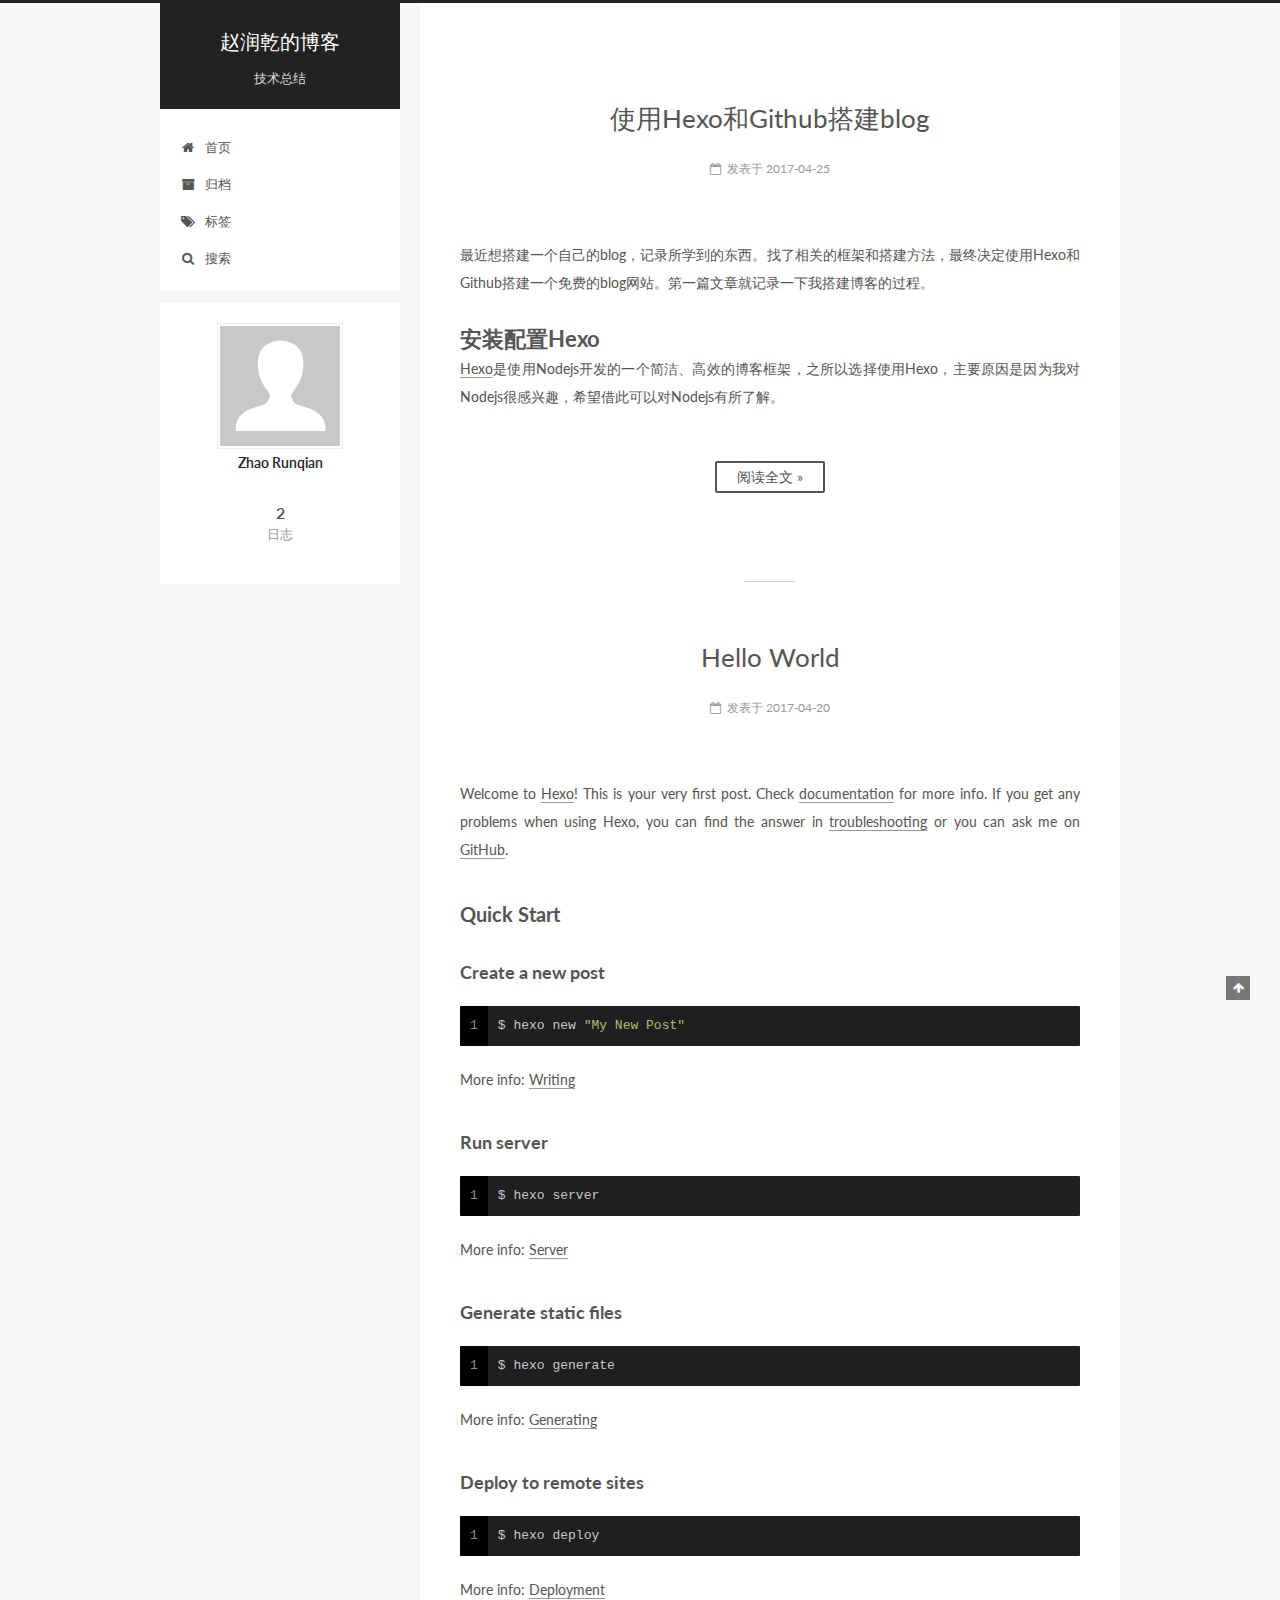
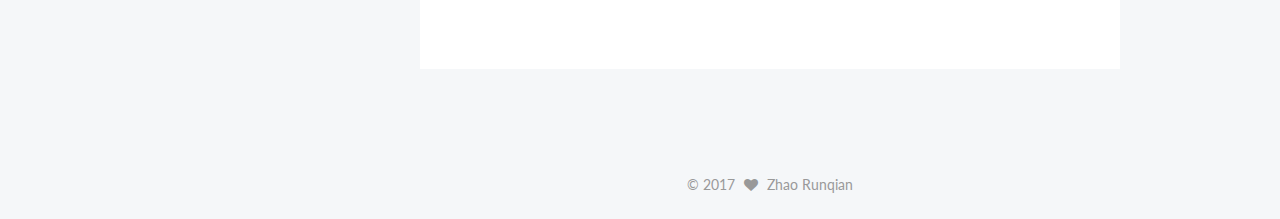
==== index.html @ 5b6dcbc7 "first commit" ====
<!doctype html>




<html class="theme-next pisces" lang="zh-Hans">
<head>
  <meta charset="UTF-8"/>
<meta http-equiv="X-UA-Compatible" content="IE=edge" />
<meta name="viewport" content="width=device-width, initial-scale=1, maximum-scale=1"/>



<meta http-equiv="Cache-Control" content="no-transform" />
<meta http-equiv="Cache-Control" content="no-siteapp" />















  
  
  <link href="/lib/fancybox/source/jquery.fancybox.css?v=2.1.5" rel="stylesheet" type="text/css" />




  
  
  
  

  
    
    
  

  

  

  

  

  
    
    
    <link href="//fonts.googleapis.com/css?family=Lato:300,300italic,400,400italic,700,700italic&subset=latin,latin-ext" rel="stylesheet" type="text/css">
  






<link href="/lib/font-awesome/css/font-awesome.min.css?v=4.6.2" rel="stylesheet" type="text/css" />

<link href="/css/main.css?v=5.1.0" rel="stylesheet" type="text/css" />


  <meta name="keywords" content="Hexo, NexT" />








  <link rel="shortcut icon" type="image/x-icon" href="/favicon.ico?v=5.1.0" />






<meta name="description" content="个人经验技术总结">
<meta property="og:type" content="website">
<meta property="og:title" content="赵润乾的博客">
<meta property="og:url" content="https://summer1990.github.io/index.html">
<meta property="og:site_name" content="赵润乾的博客">
<meta property="og:description" content="个人经验技术总结">
<meta name="twitter:card" content="summary">
<meta name="twitter:title" content="赵润乾的博客">
<meta name="twitter:description" content="个人经验技术总结">



<script type="text/javascript" id="hexo.configurations">
  var NexT = window.NexT || {};
  var CONFIG = {
    root: '/',
    scheme: 'Pisces',
    sidebar: {"position":"left","display":"post","offset":12,"offset_float":0,"b2t":false,"scrollpercent":false},
    fancybox: true,
    motion: false,
    duoshuo: {
      userId: '0',
      author: '博主'
    },
    algolia: {
      applicationID: '',
      apiKey: '',
      indexName: '',
      hits: {"per_page":10},
      labels: {"input_placeholder":"Search for Posts","hits_empty":"We didn't find any results for the search: ${query}","hits_stats":"${hits} results found in ${time} ms"}
    }
  };
</script>



  <link rel="canonical" href="https://summer1990.github.io/"/>





  <title> 赵润乾的博客 </title>
</head>

<body itemscope itemtype="http://schema.org/WebPage" lang="zh-Hans">

  














  
  
    
  

  <div class="container sidebar-position-left 
   page-home 
 ">
    <div class="headband"></div>

    <header id="header" class="header" itemscope itemtype="http://schema.org/WPHeader">
      <div class="header-inner"><div class="site-brand-wrapper">
  <div class="site-meta ">
    

    <div class="custom-logo-site-title">
      <a href="/"  class="brand" rel="start">
        <span class="logo-line-before"><i></i></span>
        <span class="site-title">赵润乾的博客</span>
        <span class="logo-line-after"><i></i></span>
      </a>
    </div>
      
        <h1 class="site-subtitle" itemprop="description">技术总结</h1>
      
  </div>

  <div class="site-nav-toggle">
    <button>
      <span class="btn-bar"></span>
      <span class="btn-bar"></span>
      <span class="btn-bar"></span>
    </button>
  </div>
</div>

<nav class="site-nav">
  

  
    <ul id="menu" class="menu">
      
        
        <li class="menu-item menu-item-home">
          <a href="/" rel="section">
            
              <i class="menu-item-icon fa fa-fw fa-home"></i> <br />
            
            首页
          </a>
        </li>
      
        
        <li class="menu-item menu-item-archives">
          <a href="/archives" rel="section">
            
              <i class="menu-item-icon fa fa-fw fa-archive"></i> <br />
            
            归档
          </a>
        </li>
      
        
        <li class="menu-item menu-item-tags">
          <a href="/tags" rel="section">
            
              <i class="menu-item-icon fa fa-fw fa-tags"></i> <br />
            
            标签
          </a>
        </li>
      

      
        <li class="menu-item menu-item-search">
          
            <a href="javascript:;" class="popup-trigger">
          
            
              <i class="menu-item-icon fa fa-search fa-fw"></i> <br />
            
            搜索
          </a>
        </li>
      
    </ul>
  

  
    <div class="site-search">
      
  <div class="popup search-popup local-search-popup">
  <div class="local-search-header clearfix">
    <span class="search-icon">
      <i class="fa fa-search"></i>
    </span>
    <span class="popup-btn-close">
      <i class="fa fa-times-circle"></i>
    </span>
    <div class="local-search-input-wrapper">
      <input autocapitalize="off" autocomplete="off" autocorrect="off"
             placeholder="搜索..." spellcheck="false"
             type="text" id="local-search-input">
    </div>
  </div>
  <div id="local-search-result"></div>
</div>



    </div>
  
</nav>



 </div>
    </header>

    <main id="main" class="main">
      <div class="main-inner">
        <div class="content-wrap">
          <div id="content" class="content">
            
  <section id="posts" class="posts-expand">
    
      

  

  
  
  

  <article class="post post-type-normal " itemscope itemtype="http://schema.org/Article">
    <link itemprop="mainEntityOfPage" href="https://summer1990.github.io/2017/04/25/hexo-blog/">

    <span hidden itemprop="author" itemscope itemtype="http://schema.org/Person">
      <meta itemprop="name" content="Zhao Runqian">
      <meta itemprop="description" content="">
      <meta itemprop="image" content="/images/avatar.gif">
    </span>

    <span hidden itemprop="publisher" itemscope itemtype="http://schema.org/Organization">
      <meta itemprop="name" content="赵润乾的博客">
    </span>

    
      <header class="post-header">

        
        
          <h2 class="post-title" itemprop="name headline">
            
            
              
                
                <a class="post-title-link" href="/2017/04/25/hexo-blog/" itemprop="url">
                  使用Hexo和Github搭建blog
                </a>
              
            
          </h2>
        

        <div class="post-meta">
          <span class="post-time">
            
              <span class="post-meta-item-icon">
                <i class="fa fa-calendar-o"></i>
              </span>
              
                <span class="post-meta-item-text">发表于</span>
              
              <time title="创建于" itemprop="dateCreated datePublished" datetime="2017-04-25T10:12:52+08:00">
                2017-04-25
              </time>
            

            

            
          </span>

          

          
            
          

          
          

          

          

          

        </div>
      </header>
    


    <div class="post-body" itemprop="articleBody">

      
      

      
        
          <p>最近想搭建一个自己的blog，记录所学到的东西。找了相关的框架和搭建方法，最终决定使用Hexo和Github搭建一个免费的blog网站。第一篇文章就记录一下我搭建博客的过程。</p>
<h1 id="安装配置Hexo"><a href="#安装配置Hexo" class="headerlink" title="安装配置Hexo"></a>安装配置Hexo</h1><p><a href="https://hexo.io/">Hexo</a>是使用Nodejs开发的一个简洁、高效的博客框架，之所以选择使用Hexo，主要原因是因为我对Nodejs很感兴趣，希望借此可以对Nodejs有所了解。<br>
          <!--noindex-->
          <div class="post-button text-center">
            <a class="btn" href="/2017/04/25/hexo-blog/#more" rel="contents">
              阅读全文 &raquo;
            </a>
          </div>
          <!--/noindex-->
        
      
    </div>

    <div>
      
    </div>

    <div>
      
    </div>

    <div>
      
    </div>

    <footer class="post-footer">
      

      

      

      
      
        <div class="post-eof"></div>
      
    </footer>
  </article>


    
      

  

  
  
  

  <article class="post post-type-normal " itemscope itemtype="http://schema.org/Article">
    <link itemprop="mainEntityOfPage" href="https://summer1990.github.io/2017/04/20/hello-world/">

    <span hidden itemprop="author" itemscope itemtype="http://schema.org/Person">
      <meta itemprop="name" content="Zhao Runqian">
      <meta itemprop="description" content="">
      <meta itemprop="image" content="/images/avatar.gif">
    </span>

    <span hidden itemprop="publisher" itemscope itemtype="http://schema.org/Organization">
      <meta itemprop="name" content="赵润乾的博客">
    </span>

    
      <header class="post-header">

        
        
          <h2 class="post-title" itemprop="name headline">
            
            
              
                
                <a class="post-title-link" href="/2017/04/20/hello-world/" itemprop="url">
                  Hello World
                </a>
              
            
          </h2>
        

        <div class="post-meta">
          <span class="post-time">
            
              <span class="post-meta-item-icon">
                <i class="fa fa-calendar-o"></i>
              </span>
              
                <span class="post-meta-item-text">发表于</span>
              
              <time title="创建于" itemprop="dateCreated datePublished" datetime="2017-04-20T08:33:36+08:00">
                2017-04-20
              </time>
            

            

            
          </span>

          

          
            
          

          
          

          

          

          

        </div>
      </header>
    


    <div class="post-body" itemprop="articleBody">

      
      

      
        
          
            <p>Welcome to <a href="https://hexo.io/" target="_blank" rel="external">Hexo</a>! This is your very first post. Check <a href="https://hexo.io/docs/" target="_blank" rel="external">documentation</a> for more info. If you get any problems when using Hexo, you can find the answer in <a href="https://hexo.io/docs/troubleshooting.html" target="_blank" rel="external">troubleshooting</a> or you can ask me on <a href="https://github.com/hexojs/hexo/issues" target="_blank" rel="external">GitHub</a>.</p>
<h2 id="Quick-Start"><a href="#Quick-Start" class="headerlink" title="Quick Start"></a>Quick Start</h2><h3 id="Create-a-new-post"><a href="#Create-a-new-post" class="headerlink" title="Create a new post"></a>Create a new post</h3><figure class="highlight bash"><table><tr><td class="gutter"><pre><div class="line">1</div></pre></td><td class="code"><pre><div class="line">$ hexo new <span class="string">"My New Post"</span></div></pre></td></tr></table></figure>
<p>More info: <a href="https://hexo.io/docs/writing.html" target="_blank" rel="external">Writing</a></p>
<h3 id="Run-server"><a href="#Run-server" class="headerlink" title="Run server"></a>Run server</h3><figure class="highlight bash"><table><tr><td class="gutter"><pre><div class="line">1</div></pre></td><td class="code"><pre><div class="line">$ hexo server</div></pre></td></tr></table></figure>
<p>More info: <a href="https://hexo.io/docs/server.html" target="_blank" rel="external">Server</a></p>
<h3 id="Generate-static-files"><a href="#Generate-static-files" class="headerlink" title="Generate static files"></a>Generate static files</h3><figure class="highlight bash"><table><tr><td class="gutter"><pre><div class="line">1</div></pre></td><td class="code"><pre><div class="line">$ hexo generate</div></pre></td></tr></table></figure>
<p>More info: <a href="https://hexo.io/docs/generating.html" target="_blank" rel="external">Generating</a></p>
<h3 id="Deploy-to-remote-sites"><a href="#Deploy-to-remote-sites" class="headerlink" title="Deploy to remote sites"></a>Deploy to remote sites</h3><figure class="highlight bash"><table><tr><td class="gutter"><pre><div class="line">1</div></pre></td><td class="code"><pre><div class="line">$ hexo deploy</div></pre></td></tr></table></figure>
<p>More info: <a href="https://hexo.io/docs/deployment.html" target="_blank" rel="external">Deployment</a></p>

          
        
      
    </div>

    <div>
      
    </div>

    <div>
      
    </div>

    <div>
      
    </div>

    <footer class="post-footer">
      

      

      

      
      
        <div class="post-eof"></div>
      
    </footer>
  </article>


    
  </section>

  


          </div>
          


          

        </div>
        
          
  
  <div class="sidebar-toggle">
    <div class="sidebar-toggle-line-wrap">
      <span class="sidebar-toggle-line sidebar-toggle-line-first"></span>
      <span class="sidebar-toggle-line sidebar-toggle-line-middle"></span>
      <span class="sidebar-toggle-line sidebar-toggle-line-last"></span>
    </div>
  </div>

  <aside id="sidebar" class="sidebar">
    <div class="sidebar-inner">

      

      

      <section class="site-overview sidebar-panel sidebar-panel-active">
        <div class="site-author motion-element" itemprop="author" itemscope itemtype="http://schema.org/Person">
          <img class="site-author-image" itemprop="image"
               src="/images/avatar.gif"
               alt="Zhao Runqian" />
          <p class="site-author-name" itemprop="name">Zhao Runqian</p>
           
              <p class="site-description motion-element" itemprop="description"></p>
           
        </div>
        <nav class="site-state motion-element">

          
            <div class="site-state-item site-state-posts">
              <a href="/archives">
                <span class="site-state-item-count">2</span>
                <span class="site-state-item-name">日志</span>
              </a>
            </div>
          

          

          

        </nav>

        

        <div class="links-of-author motion-element">
          
        </div>

        
        

        
        

        


      </section>

      

      

    </div>
  </aside>


        
      </div>
    </main>

    <footer id="footer" class="footer">
      <div class="footer-inner">
        <div class="copyright" >
  
  &copy; 
  <span itemprop="copyrightYear">2017</span>
  <span class="with-love">
    <i class="fa fa-heart"></i>
  </span>
  <span class="author" itemprop="copyrightHolder">Zhao Runqian</span>
</div>



        

        
      </div>
    </footer>

    
      <div class="back-to-top">
        <i class="fa fa-arrow-up"></i>
        
      </div>
    

  </div>

  

<script type="text/javascript">
  if (Object.prototype.toString.call(window.Promise) !== '[object Function]') {
    window.Promise = null;
  }
</script>









  






  
  <script type="text/javascript" src="/lib/jquery/index.js?v=2.1.3"></script>

  
  <script type="text/javascript" src="/lib/fastclick/lib/fastclick.min.js?v=1.0.6"></script>

  
  <script type="text/javascript" src="/lib/jquery_lazyload/jquery.lazyload.js?v=1.9.7"></script>

  
  <script type="text/javascript" src="/lib/velocity/velocity.min.js?v=1.2.1"></script>

  
  <script type="text/javascript" src="/lib/velocity/velocity.ui.min.js?v=1.2.1"></script>

  
  <script type="text/javascript" src="/lib/fancybox/source/jquery.fancybox.pack.js?v=2.1.5"></script>


  


  <script type="text/javascript" src="/js/src/utils.js?v=5.1.0"></script>

  <script type="text/javascript" src="/js/src/motion.js?v=5.1.0"></script>



  
  


  <script type="text/javascript" src="/js/src/affix.js?v=5.1.0"></script>

  <script type="text/javascript" src="/js/src/schemes/pisces.js?v=5.1.0"></script>



  

  


  <script type="text/javascript" src="/js/src/bootstrap.js?v=5.1.0"></script>



  


  




	





  





  





  






  

  <script type="text/javascript">
    // Popup Window;
    var isfetched = false;
    // Search DB path;
    var search_path = "";
    if (search_path.length == 0) {
      search_path = "search.xml";
    }
    var path = "/" + search_path;
    // monitor main search box;

    function proceedsearch() {
      $("body")
        .append('<div class="search-popup-overlay local-search-pop-overlay"></div>')
        .css('overflow', 'hidden');
      $('.popup').toggle();
    }
    // search function;
    var searchFunc = function(path, search_id, content_id) {
      'use strict';
      $.ajax({
        url: path,
        dataType: "xml",
        async: true,
        success: function( xmlResponse ) {
          // get the contents from search data
          isfetched = true;
          $('.popup').detach().appendTo('.header-inner');
          var datas = $( "entry", xmlResponse ).map(function() {
            return {
              title: $( "title", this ).text(),
              content: $("content",this).text(),
              url: $( "url" , this).text()
            };
          }).get();
          var $input = document.getElementById(search_id);
          var $resultContent = document.getElementById(content_id);
          $input.addEventListener('input', function(){
            var matchcounts = 0;
            var str='<ul class=\"search-result-list\">';
            var keywords = this.value.trim().toLowerCase().split(/[\s\-]+/);
            $resultContent.innerHTML = "";
            if (this.value.trim().length > 1) {
              // perform local searching
              datas.forEach(function(data) {
                var isMatch = false;
                var content_index = [];
                var data_title = data.title.trim().toLowerCase();
                var data_content = data.content.trim().replace(/<[^>]+>/g,"").toLowerCase();
                var data_url = decodeURIComponent(data.url);
                var index_title = -1;
                var index_content = -1;
                var first_occur = -1;
                // only match artiles with not empty titles and contents
                if(data_title != '') {
                  keywords.forEach(function(keyword, i) {
                    index_title = data_title.indexOf(keyword);
                    index_content = data_content.indexOf(keyword);
                    if( index_title >= 0 || index_content >= 0 ){
                      isMatch = true;
                      if (i == 0) {
                        first_occur = index_content;
                      }
                    }

                  });
                }
                // show search results
                if (isMatch) {
                  matchcounts += 1;
                  str += "<li><a href='"+ data_url +"' class='search-result-title'>"+ data_title +"</a>";
                  var content = data.content.trim().replace(/<[^>]+>/g,"");
                  if (first_occur >= 0) {
                    // cut out 100 characters
                    var start = first_occur - 20;
                    var end = first_occur + 80;
                    if(start < 0){
                      start = 0;
                    }
                    if(start == 0){
                      end = 50;
                    }
                    if(end > content.length){
                      end = content.length;
                    }
                    var match_content = content.substring(start, end);
                    // highlight all keywords
                    keywords.forEach(function(keyword){
                      var regS = new RegExp(keyword, "gi");
                      match_content = match_content.replace(regS, "<b class=\"search-keyword\">"+keyword+"</b>");
                    });

                    str += "<p class=\"search-result\">" + match_content +"...</p>"
                  }
                  str += "</li>";
                }
              })};
            str += "</ul>";
            if (matchcounts == 0) { str = '<div id="no-result"><i class="fa fa-frown-o fa-5x" /></div>' }
            if (keywords == "") { str = '<div id="no-result"><i class="fa fa-search fa-5x" /></div>' }
            $resultContent.innerHTML = str;
          });
          proceedsearch();
        }
      });}

    // handle and trigger popup window;
    $('.popup-trigger').click(function(e) {
      e.stopPropagation();
      if (isfetched == false) {
        searchFunc(path, 'local-search-input', 'local-search-result');
      } else {
        proceedsearch();
      };
    });

    $('.popup-btn-close').click(function(e){
      $('.popup').hide();
      $(".local-search-pop-overlay").remove();
      $('body').css('overflow', '');
    });
    $('.popup').click(function(e){
      e.stopPropagation();
    });
  </script>





  

  

  

  

</body>
</html>
---- css/main.css ----
/* normalize.css v3.0.2 | MIT License | git.io/normalize */
html {
  font-family: sans-serif; /* 1 */
  -ms-text-size-adjust: 100%; /* 2 */
  -webkit-text-size-adjust: 100%; /* 2 */
}
body {
  margin: 0;
}
article,
aside,
details,
figcaption,
figure,
footer,
header,
hgroup,
main,
menu,
nav,
section,
summary {
  display: block;
}
audio,
canvas,
progress,
video {
  display: inline-block; /* 1 */
  vertical-align: baseline; /* 2 */
}
audio:not([controls]) {
  display: none;
  height: 0;
}
[hidden],
template {
  display: none;
}
a {
  background-color: transparent;
}
a:active,
a:hover {
  outline: 0;
}
abbr[title] {
  border-bottom: 1px dotted;
}
b,
strong {
  font-weight: bold;
}
dfn {
  font-style: italic;
}
h1 {
  font-size: 2em;
  margin: 0.67em 0;
}
mark {
  background: #ff0;
  color: #000;
}
small {
  font-size: 80%;
}
sub,
sup {
  font-size: 75%;
  line-height: 0;
  position: relative;
  vertical-align: baseline;
}
sup {
  top: -0.5em;
}
sub {
  bottom: -0.25em;
}
img {
  border: 0;
}
svg:not(:root) {
  overflow: hidden;
}
figure {
  margin: 1em 40px;
}
hr {
  -moz-box-sizing: content-box;
  box-sizing: content-box;
  height: 0;
}
pre {
  overflow: auto;
}
code,
kbd,
pre,
samp {
  font-family: monospace, monospace;
  font-size: 1em;
}
button,
input,
optgroup,
select,
textarea {
  color: inherit; /* 1 */
  font: inherit; /* 2 */
  margin: 0; /* 3 */
}
button {
  overflow: visible;
}
button,
select {
  text-transform: none;
}
button,
html input[type="button"],
input[type="reset"],
input[type="submit"] {
  -webkit-appearance: button; /* 2 */
  cursor: pointer; /* 3 */
}
button[disabled],
html input[disabled] {
  cursor: default;
}
button::-moz-focus-inner,
input::-moz-focus-inner {
  border: 0;
  padding: 0;
}
input {
  line-height: normal;
}
input[type="checkbox"],
input[type="radio"] {
  box-sizing: border-box; /* 1 */
  padding: 0; /* 2 */
}
input[type="number"]::-webkit-inner-spin-button,
input[type="number"]::-webkit-outer-spin-button {
  height: auto;
}
input[type="search"] {
  -webkit-appearance: textfield; /* 1 */
  -moz-box-sizing: content-box;
  -webkit-box-sizing: content-box; /* 2 */
  box-sizing: content-box;
}
input[type="search"]::-webkit-search-cancel-button,
input[type="search"]::-webkit-search-decoration {
  -webkit-appearance: none;
}
fieldset {
  border: 1px solid #c0c0c0;
  margin: 0 2px;
  padding: 0.35em 0.625em 0.75em;
}
legend {
  border: 0; /* 1 */
  padding: 0; /* 2 */
}
textarea {
  overflow: auto;
}
optgroup {
  font-weight: bold;
}
table {
  border-collapse: collapse;
  border-spacing: 0;
}
td,
th {
  padding: 0;
}
::selection {
  background: #262a30;
  color: #fff;
}
body {
  position: relative;
  font-family: 'Lato', "PingFang SC", "Microsoft YaHei", sans-serif;
  font-size: 14px;
  line-height: 2;
  color: #555;
  background: #f5f7f9;
}
@media (max-width: 767px) {
  body {
    padding-right: 0 !important;
  }
}
@media (min-width: 768px) and (max-width: 991px) {
  body {
    padding-right: 0 !important;
  }
}
@media (min-width: 1600px) {
  body {
    font-size: 16px;
  }
}
h1,
h2,
h3,
h4,
h5,
h6 {
  margin: 0;
  padding: 0;
  font-weight: bold;
  line-height: 1.5;
  font-family: 'Lato', "PingFang SC", "Microsoft YaHei", sans-serif;
}
h2,
h3,
h4,
h5,
h6 {
  margin: 20px 0 15px;
}
h1 {
  font-size: 22px;
}
@media (max-width: 767px) {
  h1 {
    font-size: 18px;
  }
}
h2 {
  font-size: 20px;
}
@media (max-width: 767px) {
  h2 {
    font-size: 16px;
  }
}
h3 {
  font-size: 18px;
}
@media (max-width: 767px) {
  h3 {
    font-size: 14px;
  }
}
h4 {
  font-size: 16px;
}
@media (max-width: 767px) {
  h4 {
    font-size: 12px;
  }
}
h5 {
  font-size: 14px;
}
@media (max-width: 767px) {
  h5 {
    font-size: 10px;
  }
}
h6 {
  font-size: 12px;
}
@media (max-width: 767px) {
  h6 {
    font-size: 8px;
  }
}
p {
  margin: 0 0 25px 0;
}
a {
  color: #555;
  text-decoration: none;
  border-bottom: 1px solid #999;
  word-wrap: break-word;
}
a:hover {
  color: #222;
  border-bottom-color: #222;
}
blockquote {
  margin: 0;
  padding: 0;
}
img {
  display: block;
  margin: auto;
  max-width: 100%;
  height: auto;
}
hr {
  margin: 40px 0;
  height: 3px;
  border: none;
  background-color: #ddd;
  background-image: repeating-linear-gradient(-45deg, #fff, #fff 4px, transparent 4px, transparent 8px);
}
blockquote {
  padding: 0 15px;
  color: #666;
  border-left: 4px solid #ddd;
}
blockquote cite::before {
  content: "-";
  padding: 0 5px;
}
dt {
  font-weight: 700;
}
dd {
  margin: 0;
  padding: 0;
}
.text-left {
  text-align: left;
}
.text-center {
  text-align: center;
}
.text-right {
  text-align: right;
}
.text-justify {
  text-align: justify;
}
.text-nowrap {
  white-space: nowrap;
}
.text-lowercase {
  text-transform: lowercase;
}
.text-uppercase {
  text-transform: uppercase;
}
.text-capitalize {
  text-transform: capitalize;
}
.center-block {
  display: block;
  margin-left: auto;
  margin-right: auto;
}
.clearfix:before,
.clearfix:after {
  content: " ";
  display: table;
}
.clearfix:after {
  clear: both;
}
.pullquote {
  width: 45%;
}
.pullquote.left {
  float: left;
  margin-left: 5px;
  margin-right: 10px;
}
.pullquote.right {
  float: right;
  margin-left: 10px;
  margin-right: 5px;
}
.affix.affix.affix {
  position: fixed;
}
.translation {
  margin-top: -20px;
  font-size: 14px;
  color: #999;
}
.scrollbar-measure {
  width: 100px;
  height: 100px;
  overflow: scroll;
  position: absolute;
  top: -9999px;
}
.use-motion .motion-element {
  opacity: 0;
}
table {
  margin: 20px 0;
  width: 100%;
  border-collapse: collapse;
  border-spacing: 0;
  border: 1px solid #ddd;
  font-size: 14px;
  table-layout: fixed;
  word-wrap: break-all;
}
table>tbody>tr:nth-of-type(odd) {
  background-color: #f9f9f9;
}
table>tbody>tr:hover {
  background-color: #f5f5f5;
}
caption,
th,
td {
  padding: 8px;
  text-align: left;
  vertical-align: middle;
  font-weight: normal;
}
th,
td {
  border-bottom: 3px solid #ddd;
  border-right: 1px solid #eee;
}
th {
  padding-bottom: 10px;
  font-weight: 700;
}
td {
  border-bottom-width: 1px;
}
html,
body {
  height: 100%;
}
.container {
  position: relative;
  min-height: 100%;
}
.header-inner {
  margin: 0 auto;
  padding: 100px 0 70px;
  width: 700px;
}
@media (min-width: 1600px) {
  .container .header-inner {
    width: 900px;
  }
}
.main {
  padding-bottom: 150px;
}
.main-inner {
  margin: 0 auto;
  width: 700px;
}
@media (min-width: 1600px) {
  .container .main-inner {
    width: 900px;
  }
}
.footer {
  position: absolute;
  left: 0;
  bottom: 0;
  width: 100%;
  min-height: 50px;
}
.footer-inner {
  box-sizing: border-box;
  margin: 20px auto;
  width: 700px;
}
@media (min-width: 1600px) {
  .container .footer-inner {
    width: 900px;
  }
}
pre,
.highlight {
  overflow: auto;
  margin: 20px 0;
  padding: 0;
  font-size: 13px;
  color: #c5c8c6;
  background: #1d1f21;
  line-height: 1.6;
}
pre,
code {
  font-family: consolas, Menlo, "PingFang SC", "Microsoft YaHei", monospace;
}
code {
  padding: 2px 4px;
  word-wrap: break-word;
  color: #555;
  background: #eee;
  border-radius: 3px;
  font-size: 13px;
}
pre code {
  padding: 0;
  color: #c5c8c6;
  background: none;
  text-shadow: none;
}
.highlight {
  border-radius: 1px;
}
.highlight pre {
  border: none;
  margin: 0;
  padding: 10px 0;
}
.highlight table {
  margin: 0;
  width: auto;
  border: none;
}
.highlight td {
  border: none;
  padding: 0;
}
.highlight figcaption {
  font-size: 1em;
  color: #c5c8c6;
  line-height: 1em;
  margin-bottom: 1em;
}
.highlight figcaption:before,
.highlight figcaption:after {
  content: " ";
  display: table;
}
.highlight figcaption:after {
  clear: both;
}
.highlight figcaption a {
  float: right;
  color: #c5c8c6;
}
.highlight figcaption a:hover {
  border-bottom-color: #c5c8c6;
}
.highlight .gutter pre {
  padding-left: 10px;
  padding-right: 10px;
  color: #888f96;
  text-align: right;
  background-color: #000;
}
.highlight .code pre {
  padding-left: 10px;
  padding-right: 10px;
  background-color: #1d1f21;
}
.highlight .line {
  height: 20px;
}
.gutter {
  -webkit-user-select: none;
  -moz-user-select: none;
  -ms-user-select: none;
  user-select: none;
}
.gist table {
  width: auto;
}
.gist table td {
  border: none;
}
pre .deletion {
  background: #008000;
}
pre .addition {
  background: #800000;
}
pre .meta {
  color: #b294bb;
}
pre .comment {
  color: #969896;
}
pre .variable,
pre .attribute,
pre .tag,
pre .regexp,
pre .ruby .constant,
pre .xml .tag .title,
pre .xml .pi,
pre .xml .doctype,
pre .html .doctype,
pre .css .id,
pre .css .class,
pre .css .pseudo {
  color: #c66;
}
pre .number,
pre .preprocessor,
pre .built_in,
pre .literal,
pre .params,
pre .constant,
pre .command {
  color: #de935f;
}
pre .ruby .class .title,
pre .css .rules .attribute,
pre .string,
pre .value,
pre .inheritance,
pre .header,
pre .ruby .symbol,
pre .xml .cdata,
pre .special,
pre .number,
pre .formula {
  color: #b5bd68;
}
pre .title,
pre .css .hexcolor {
  color: #8abeb7;
}
pre .function,
pre .python .decorator,
pre .python .title,
pre .ruby .function .title,
pre .ruby .title .keyword,
pre .perl .sub,
pre .javascript .title,
pre .coffeescript .title {
  color: #81a2be;
}
pre .keyword,
pre .javascript .function {
  color: #b294bb;
}
.full-image.full-image.full-image {
  border: none;
  max-width: 100%;
  width: auto;
  margin: 20px auto;
}
@media (min-width: 992px) {
  .full-image.full-image.full-image {
    max-width: none;
    width: 118%;
    margin: 0 -9%;
  }
}
.blockquote-center,
.page-home .post-type-quote blockquote,
.page-post-detail .post-type-quote blockquote {
  position: relative;
  margin: 40px 0;
  padding: 0;
  border-left: none;
  text-align: center;
}
.blockquote-center::before,
.page-home .post-type-quote blockquote::before,
.page-post-detail .post-type-quote blockquote::before,
.blockquote-center::after,
.page-home .post-type-quote blockquote::after,
.page-post-detail .post-type-quote blockquote::after {
  position: absolute;
  content: ' ';
  display: block;
  width: 100%;
  height: 24px;
  opacity: 0.2;
  background-repeat: no-repeat;
  background-position: 0 -6px;
  background-size: 22px 22px;
}
.blockquote-center::before,
.page-home .post-type-quote blockquote::before,
.page-post-detail .post-type-quote blockquote::before {
  top: -20px;
  background-image: url("../images/quote-l.svg");
  border-top: 1px solid #ccc;
}
.blockquote-center::after,
.page-home .post-type-quote blockquote::after,
.page-post-detail .post-type-quote blockquote::after {
  bottom: -20px;
  background-image: url("../images/quote-r.svg");
  border-bottom: 1px solid #ccc;
  background-position: 100% 8px;
}
.blockquote-center p,
.page-home .post-type-quote blockquote p,
.page-post-detail .post-type-quote blockquote p,
.blockquote-center div,
.page-home .post-type-quote blockquote div,
.page-post-detail .post-type-quote blockquote div {
  text-align: center;
}
.post .post-body .group-picture img {
  box-sizing: border-box;
  padding: 0 3px;
  border: none;
}
.post .group-picture-row {
  overflow: hidden;
  margin-top: 6px;
}
.post .group-picture-row:first-child {
  margin-top: 0;
}
.post .group-picture-column {
  float: left;
}
.page-post-detail .post-body .group-picture-column {
  float: none;
  margin-top: 10px;
  width: auto !important;
}
.page-post-detail .post-body .group-picture-column img {
  margin: 0 auto;
}
.page-archive .group-picture-container {
  overflow: hidden;
}
.page-archive .group-picture-row {
  float: left;
}
.page-archive .group-picture-row:first-child {
  margin-top: 6px;
}
.page-archive .group-picture-column {
  max-width: 150px;
  max-height: 150px;
}
.note {
  padding: 20px;
  margin: 20px 0;
  border: 1px solid #eee;
  border-left-width: 5px;
  border-radius: 3px;
}
.note h2,
.note h3,
.note h4,
.note h5,
.note h6 {
  margin-top: 0;
  margin-bottom: 5px;
}
.note p:last-child {
  margin-bottom: 0;
}
.note code {
  border-radius: 3px;
}
.note+.note {
  margin-top: -5px;
}
.default {
  border-left-color: #777;
}
.default h2,
.default h3,
.default h4,
.default h5,
.default h6 {
  color: #777;
}
.primary {
  border-left-color: #428bca;
}
.primary h2,
.primary h3,
.primary h4,
.primary h5,
.primary h6 {
  color: #428bca;
}
.success {
  border-left-color: #5cb85c;
}
.success h2,
.success h3,
.success h4,
.success h5,
.success h6 {
  color: #5cb85c;
}
.danger {
  border-left-color: #d9534f;
}
.danger h2,
.danger h3,
.danger h4,
.danger h5,
.danger h6 {
  color: #d9534f;
}
.warning {
  border-left-color: #f0ad4e;
}
.warning h2,
.warning h3,
.warning h4,
.warning h5,
.warning h6 {
  color: #f0ad4e;
}
.info {
  border-left-color: #5bc0de;
}
.info h2,
.info h3,
.info h4,
.info h5,
.info h6 {
  color: #5bc0de;
}
.btn {
  display: inline-block;
  padding: 0 20px;
  font-size: 14px;
  color: #fff;
  background: #222;
  border: 2px solid #555;
  text-decoration: none;
  border-radius: 0;
  transition-property: background-color;
  transition-duration: 0.2s;
  transition-timing-function: ease-in-out;
  transition-delay: 0s;
}
.btn:hover,
.post-button .btn:hover {
  border-color: #222;
  color: #fff;
  background: #222;
}
.btn-bar {
  display: block;
  width: 22px;
  height: 2px;
  background: #555;
  border-radius: 1px;
}
.btn-bar+.btn-bar {
  margin-top: 4px;
}
.pagination {
  margin: 120px 0 40px;
  text-align: center;
  border-top: 1px solid #eee;
}
.page-number-basic,
.pagination .prev,
.pagination .next,
.pagination .page-number,
.pagination .space {
  display: inline-block;
  position: relative;
  top: -1px;
  margin: 0 10px;
  padding: 0 10px;
  line-height: 30px;
}
@media (max-width: 767px) {
  .page-number-basic,
  .pagination .prev,
  .pagination .next,
  .pagination .page-number,
  .pagination .space {
    margin: 0 5px;
  }
}
.pagination .prev,
.pagination .next,
.pagination .page-number {
  border-bottom: 0;
  border-top: 1px solid #eee;
  transition-property: border-color;
  transition-duration: 0.2s;
  transition-timing-function: ease-in-out;
  transition-delay: 0s;
}
.pagination .prev:hover,
.pagination .next:hover,
.pagination .page-number:hover {
  border-top-color: #222;
}
.pagination .space {
  padding: 0;
  margin: 0;
}
.pagination .prev {
  margin-left: 0;
}
.pagination .next {
  margin-right: 0;
}
.pagination .page-number.current {
  color: #fff;
  background: #ccc;
  border-top-color: #ccc;
}
@media (max-width: 767px) {
  .pagination {
    border-top: none;
  }
  .pagination .prev,
  .pagination .next,
  .pagination .page-number {
    margin-bottom: 10px;
    border-top: 0;
    border-bottom: 1px solid #eee;
  }
  .pagination .prev:hover,
  .pagination .next:hover,
  .pagination .page-number:hover {
    border-bottom-color: #222;
  }
}
.comments {
  margin: 60px 20px 0;
}
.tag-cloud {
  text-align: center;
}
.tag-cloud a {
  display: inline-block;
  margin: 10px;
}
.back-to-top {
  box-sizing: border-box;
  position: fixed;
  bottom: -100px;
  right: 30px;
  z-index: 1050;
  padding: 0 6px;
  width: 24px;
  background: #222;
  font-size: 12px;
  opacity: 0.6;
  color: #fff;
  cursor: pointer;
  text-align: center;
  -webkit-transform: translateZ(0);
  transition-property: bottom;
  transition-duration: 0.2s;
  transition-timing-function: ease-in-out;
  transition-delay: 0s;
}
@media (max-width: 767px) {
  .back-to-top {
    display: none;
  }
}
@media (min-width: 768px) and (max-width: 991px) {
  .back-to-top {
    display: none;
  }
}
.back-to-top.back-to-top-on {
  bottom: 30px;
}
.header {
  background: #fff;
}
.header-inner {
  position: relative;
}
.headband {
  height: 3px;
  background: #222;
}
.site-meta {
  margin: 0;
  text-align: center;
}
@media (max-width: 767px) {
  .site-meta {
    text-align: center;
  }
}
.brand {
  position: relative;
  display: inline-block;
  padding: 0 40px;
  color: #fff;
  background: #222;
  border-bottom: none;
}
.brand:hover {
  color: #fff;
}
.logo {
  display: inline-block;
  margin-right: 5px;
  line-height: 36px;
  vertical-align: top;
}
.site-title {
  display: inline-block;
  vertical-align: top;
  line-height: 36px;
  font-size: 20px;
  font-weight: normal;
  font-family: 'Lato', "PingFang SC", "Microsoft YaHei", sans-serif;
}
.site-subtitle {
  margin-top: 10px;
  font-size: 13px;
  color: #ddd;
}
.use-motion .brand {
  opacity: 0;
}
.use-motion .logo,
.use-motion .site-title,
.use-motion .site-subtitle {
  opacity: 0;
  position: relative;
  top: -10px;
}
.site-nav-toggle {
  display: none;
  position: absolute;
  top: 10px;
  left: 10px;
}
@media (max-width: 767px) {
  .site-nav-toggle {
    display: block;
  }
}
.site-nav-toggle button {
  margin-top: 2px;
  padding: 9px 10px;
  background: transparent;
  border: none;
}
@media (max-width: 767px) {
  .site-nav {
    display: none;
    margin: 0 -10px;
    padding: 0 10px;
    clear: both;
    border-top: 1px solid #ddd;
  }
}
@media (min-width: 768px) and (max-width: 991px) {
  .site-nav {
    display: block !important;
  }
}
@media (min-width: 992px) {
  .site-nav {
    display: block !important;
  }
}
.menu {
  margin-top: 20px;
  padding-left: 0;
  text-align: center;
}
.menu .menu-item {
  display: inline-block;
  margin: 0 10px;
  list-style: none;
}
@media screen and (max-width: 767px) {
  .menu .menu-item {
    margin-top: 10px;
  }
}
.menu .menu-item a {
  display: block;
  font-size: 13px;
  line-height: inherit;
  border-bottom: 1px solid transparent;
  transition-property: border-color;
  transition-duration: 0.2s;
  transition-timing-function: ease-in-out;
  transition-delay: 0s;
}
.menu .menu-item a:hover,
.menu-item-active a {
  border-bottom-color: #222;
}
.menu .menu-item .fa {
  margin-right: 5px;
}
.use-motion .menu-item {
  opacity: 0;
}
.post-body {
  font-family: 'Lato', "PingFang SC", "Microsoft YaHei", sans-serif;
}
@media (max-width: 767px) {
  .post-body {
    word-break: break-word;
  }
}
.post-body .fancybox img {
  display: block !important;
  margin: 0 auto;
  cursor: pointer;
  cursor: zoom-in;
  cursor: -webkit-zoom-in;
}
.post-body .image-caption,
.post-body .figure .caption {
  margin: 10px auto 15px;
  text-align: center;
  font-size: 14px;
  color: #999;
  font-weight: bold;
  line-height: 1;
}
.post-sticky-flag {
  display: inline-block;
  font-size: 16px;
  -ms-transform: rotate(30deg);
  -webkit-transform: rotate(30deg);
  -moz-transform: rotate(30deg);
  -ms-transform: rotate(30deg);
  -o-transform: rotate(30deg);
  transform: rotate(30deg);
}
.posts-expand {
  padding-top: 40px;
}
@media (max-width: 767px) {
  .posts-expand {
    margin: 0 20px;
  }
  .post-body pre,
  .post-body .highlight {
    padding: 10px;
  }
  .post-body pre .gutter pre,
  .post-body .highlight .gutter pre {
    padding-right: 10px;
  }
}
@media (min-width: 992px) {
  .posts-expand .post-body {
    text-align: justify;
  }
}
.posts-expand .post-body h2,
.posts-expand .post-body h3,
.posts-expand .post-body h4,
.posts-expand .post-body h5,
.posts-expand .post-body h6 {
  padding-top: 10px;
}
.posts-expand .post-body h2 .header-anchor,
.posts-expand .post-body h3 .header-anchor,
.posts-expand .post-body h4 .header-anchor,
.posts-expand .post-body h5 .header-anchor,
.posts-expand .post-body h6 .header-anchor {
  float: right;
  margin-left: 10px;
  color: #ccc;
  border-bottom-style: none;
  visibility: hidden;
}
.posts-expand .post-body h2 .header-anchor:hover,
.posts-expand .post-body h3 .header-anchor:hover,
.posts-expand .post-body h4 .header-anchor:hover,
.posts-expand .post-body h5 .header-anchor:hover,
.posts-expand .post-body h6 .header-anchor:hover {
  color: inherit;
}
.posts-expand .post-body h2:hover .header-anchor,
.posts-expand .post-body h3:hover .header-anchor,
.posts-expand .post-body h4:hover .header-anchor,
.posts-expand .post-body h5:hover .header-anchor,
.posts-expand .post-body h6:hover .header-anchor {
  visibility: visible;
}
.posts-expand .post-body ul li {
  list-style: circle;
}
.posts-expand .post-body img {
  box-sizing: border-box;
  margin: auto;
  padding: 3px;
  border: 1px solid #ddd;
}
.posts-expand .fancybox img {
  margin: 0 auto;
}
@media (max-width: 767px) {
  .posts-collapse {
    margin: 0 20px;
  }
  .posts-collapse .post-title,
  .posts-collapse .post-meta {
    display: block;
    width: auto;
    text-align: left;
  }
}
.posts-collapse {
  position: relative;
  z-index: 1010;
  margin-left: 55px;
}
.posts-collapse::after {
  content: " ";
  position: absolute;
  top: 20px;
  left: 0;
  margin-left: -2px;
  width: 4px;
  height: 100%;
  background: #f5f5f5;
  z-index: -1;
}
@media (max-width: 767px) {
  .posts-collapse {
    margin: 0 20px;
  }
}
.posts-collapse .collection-title {
  position: relative;
  margin: 60px 0;
}
.posts-collapse .collection-title h2 {
  margin-left: 20px;
}
.posts-collapse .collection-title small {
  color: #bbb;
}
.posts-collapse .collection-title::before {
  content: " ";
  position: absolute;
  left: 0;
  top: 50%;
  margin-left: -4px;
  margin-top: -4px;
  width: 8px;
  height: 8px;
  background: #bbb;
  border-radius: 50%;
}
.posts-collapse .post {
  margin: 30px 0;
}
.posts-collapse .post-header {
  position: relative;
  transition-duration: 0.2s;
  transition-timing-function: ease-in-out;
  transition-delay: 0s;
  transition-property: border;
  border-bottom: 1px dashed #ccc;
}
.posts-collapse .post-header::before {
  content: " ";
  position: absolute;
  left: 0;
  top: 12px;
  width: 6px;
  height: 6px;
  margin-left: -4px;
  background: #bbb;
  border-radius: 50%;
  border: 1px solid #fff;
  transition-duration: 0.2s;
  transition-timing-function: ease-in-out;
  transition-delay: 0s;
  transition-property: background;
}
.posts-collapse .post-header:hover {
  border-bottom-color: #666;
}
.posts-collapse .post-header:hover::before {
  background: #222;
}
.posts-collapse .post-meta {
  position: absolute;
  font-size: 12px;
  left: 20px;
  top: 5px;
}
.posts-collapse .post-comments-count {
  display: none;
}
.posts-collapse .post-title {
  margin-left: 60px;
  font-size: 16px;
  font-weight: normal;
  line-height: inherit;
}
.posts-collapse .post-title::after {
  margin-left: 3px;
  opacity: 0.6;
}
.posts-collapse .post-title a {
  color: #666;
  border-bottom: none;
}
.page-home .post-type-quote .post-header,
.page-post-detail .post-type-quote .post-header,
.page-home .post-type-quote .post-tags,
.page-post-detail .post-type-quote .post-tags {
  display: none;
}
.posts-expand .post-title {
  font-size: 26px;
  text-align: center;
  word-break: break-word;
  font-weight: 400;
}
@media (max-width: 767px) {
  .posts-expand .post-title {
    font-size: 22px;
  }
}
.posts-expand .post-title-link {
  display: inline-block;
  position: relative;
  color: #555;
  border-bottom: none;
  line-height: 1.2;
  vertical-align: top;
}
.posts-expand .post-title-link::before {
  content: "";
  position: absolute;
  width: 100%;
  height: 2px;
  bottom: 0;
  left: 0;
  background-color: #000;
  visibility: hidden;
  -webkit-transform: scaleX(0);
  -moz-transform: scaleX(0);
  -ms-transform: scaleX(0);
  -o-transform: scaleX(0);
  transform: scaleX(0);
  transition-duration: 0.2s;
  transition-timing-function: ease-in-out;
  transition-delay: 0s;
}
.posts-expand .post-title-link:hover::before {
  visibility: visible;
  -webkit-transform: scaleX(1);
  -moz-transform: scaleX(1);
  -ms-transform: scaleX(1);
  -o-transform: scaleX(1);
  transform: scaleX(1);
}
.posts-expand .post-title-link .fa {
  font-size: 16px;
}
.posts-expand .post-meta {
  margin: 3px 0 60px 0;
  color: #999;
  font-family: 'Lato', "PingFang SC", "Microsoft YaHei", sans-serif;
  font-size: 12px;
  text-align: center;
}
.posts-expand .post-meta .post-category-list {
  display: inline-block;
  margin: 0;
  padding: 3px;
}
.posts-expand .post-meta .post-category-list-link {
  color: #999;
}
.posts-expand .post-meta .post-description {
  font-size: 14px;
  margin-top: 2px;
}
.post-meta-divider {
  margin: 0 0.5em;
}
.post-meta-item-icon {
  margin-right: 3px;
}
@media (min-width: 768px) and (max-width: 991px) {
  .post-meta-item-icon {
    display: inline-block;
  }
}
@media (max-width: 767px) {
  .post-meta-item-icon {
    display: inline-block;
  }
}
@media (min-width: 768px) and (max-width: 991px) {
  .post-meta-item-text {
    display: none;
  }
}
@media (max-width: 767px) {
  .post-meta-item-text {
    display: none;
  }
}
@media (max-width: 767px) {
  .posts-expand .post-comments-count {
    display: none;
  }
}
.social-like {
  font-size: 14px;
  height: 20px;
  text-align: center;
  border-top: 1px solid #eee;
  padding-top: 9px;
  margin-top: 45px;
  display: flex;
  justify-content: center;
}
.vk_like {
  width: 85px;
  height: 21px;
  padding-top: 7px;
  align-self: center;
}
.fb_like {
  height: 30px;
  align-self: center;
}
.post-button {
  margin-top: 50px;
}
.post-button .btn {
  color: #555;
  font-size: 14px;
  background: #fff;
  border-radius: 2px;
  line-height: 2;
  margin: 0 4px 8px 4px;
}
.post-button .fa-fw {
  width: 1.285714285714286em;
  text-align: left;
}
.posts-expand .post-tags {
  margin-top: 40px;
  text-align: center;
}
.posts-expand .post-tags a {
  display: inline-block;
  margin-right: 10px;
  font-size: 13px;
}
.post-nav {
  display: table;
  margin-top: 15px;
  width: 100%;
  border-top: 1px solid #eee;
}
.post-nav-divider {
  display: table-cell;
  width: 10%;
}
.post-nav-item {
  display: table-cell;
  padding: 10px 0 0 0;
  width: 45%;
  vertical-align: top;
}
.post-nav-item a {
  position: relative;
  display: block;
  line-height: 25px;
  font-size: 14px;
  color: #555;
  border-bottom: none;
}
.post-nav-item a:hover {
  color: #222;
  border-bottom: none;
}
.post-nav-item a:active {
  top: 2px;
}
.post-nav-item .fa {
  position: absolute;
  top: 8px;
  left: 0;
  font-size: 12px;
}
.post-nav-next a {
  padding-left: 15px;
}
.post-nav-prev {
  text-align: right;
}
.post-nav-prev a {
  padding-right: 15px;
}
.post-nav-prev .fa {
  right: 0;
  left: auto;
}
.posts-expand .post-eof {
  display: block;
  margin: 80px auto 60px;
  width: 8%;
  height: 1px;
  background: #ccc;
  text-align: center;
}
.post:last-child .post-eof.post-eof.post-eof {
  display: none;
}
.post-gallery {
  display: table;
  table-layout: fixed;
  width: 100%;
  border-collapse: separate;
}
.post-gallery-row {
  display: table-row;
}
.post-gallery .post-gallery-img {
  display: table-cell;
  text-align: center;
  vertical-align: middle;
  border: none;
}
.post-gallery .post-gallery-img img {
  max-width: 100%;
  max-height: 100%;
  border: none;
}
.fancybox-close,
.fancybox-close:hover {
  border: none;
}
.sidebar {
  position: fixed;
  right: 0;
  top: 0;
  bottom: 0;
  width: 0;
  z-index: 1040;
  box-shadow: inset 0 2px 6px #000;
  background: #222;
  -webkit-transform: translateZ(0);
}
.sidebar a {
  color: #999;
  border-bottom-color: #555;
}
.sidebar a:hover {
  color: #eee;
}
@media (min-width: 768px) and (max-width: 991px) {
  .sidebar {
    display: none !important;
  }
}
@media (max-width: 767px) {
  .sidebar {
    display: none !important;
  }
}
.sidebar-inner {
  position: relative;
  padding: 20px 10px;
  color: #999;
  text-align: center;
}
.sidebar-toggle {
  position: fixed;
  right: 30px;
  bottom: 45px;
  width: 14px;
  height: 14px;
  padding: 5px;
  background: #222;
  line-height: 0;
  z-index: 1050;
  cursor: pointer;
  -webkit-transform: translateZ(0);
}
@media (min-width: 768px) and (max-width: 991px) {
  .sidebar-toggle {
    display: none;
  }
}
@media (max-width: 767px) {
  .sidebar-toggle {
    display: none;
  }
}
.sidebar-toggle-line {
  position: relative;
  display: inline-block;
  vertical-align: top;
  height: 2px;
  width: 100%;
  background: #fff;
  margin-top: 3px;
}
.sidebar-toggle-line:first-child {
  margin-top: 0;
}
.site-author-image {
  display: block;
  margin: 0 auto;
  padding: 2px;
  max-width: 120px;
  height: auto;
  border: 1px solid #eee;
}
.site-author-name {
  margin: 0;
  text-align: center;
  color: #222;
  font-weight: 600;
}
.site-description {
  margin-top: 0;
  text-align: center;
  font-size: 13px;
  color: #999;
}
.site-state {
  overflow: hidden;
  line-height: 1.4;
  white-space: nowrap;
  text-align: center;
}
.site-state-item {
  display: inline-block;
  padding: 0 15px;
  border-left: 1px solid #eee;
}
.site-state-item:first-child {
  border-left: none;
}
.site-state-item a {
  border-bottom: none;
}
.site-state-item-count {
  display: block;
  text-align: center;
  color: inherit;
  font-weight: 600;
  font-size: 16px;
}
.site-state-item-name {
  font-size: 13px;
  color: #999;
}
.feed-link {
  margin-top: 20px;
}
.feed-link a {
  display: inline-block;
  padding: 0 15px;
  color: #fc6423;
  border: 1px solid #fc6423;
  border-radius: 4px;
}
.feed-link a i {
  color: #fc6423;
  font-size: 14px;
}
.feed-link a:hover {
  color: #fff;
  background: #fc6423;
}
.feed-link a:hover i {
  color: #fff;
}
.links-of-author {
  margin-top: 20px;
}
.links-of-author a {
  display: inline-block;
  vertical-align: middle;
  margin-right: 10px;
  margin-bottom: 10px;
  border-bottom-color: #555;
  font-size: 13px;
}
.links-of-author a:before {
  display: inline-block;
  vertical-align: middle;
  margin-right: 3px;
  content: " ";
  width: 4px;
  height: 4px;
  border-radius: 50%;
  background: #581cff;
}
.links-of-blogroll {
  font-size: 13px;
}
.links-of-blogroll-title {
  margin-top: 20px;
  font-size: 14px;
  font-weight: 600;
}
.links-of-blogroll-list {
  margin: 0;
  padding: 0;
  list-style: none;
}
.links-of-blogroll-item {
  padding: 2px 10px;
}
.sidebar-nav {
  margin: 0 0 20px;
  padding-left: 0;
}
.sidebar-nav li {
  display: inline-block;
  cursor: pointer;
  border-bottom: 1px solid transparent;
  font-size: 14px;
  color: #555;
}
.sidebar-nav li:hover {
  color: #fc6423;
}
.page-post-detail .sidebar-nav-toc {
  padding: 0 5px;
}
.page-post-detail .sidebar-nav-overview {
  margin-left: 10px;
}
.sidebar-nav .sidebar-nav-active {
  color: #fc6423;
  border-bottom-color: #fc6423;
}
.sidebar-nav .sidebar-nav-active:hover {
  color: #fc6423;
}
.sidebar-panel {
  display: none;
}
.sidebar-panel-active {
  display: block;
}
.post-toc-empty {
  font-size: 14px;
  color: #666;
}
.post-toc-wrap {
  overflow: hidden;
}
.post-toc {
  overflow: auto;
}
.post-toc ol {
  margin: 0;
  padding: 0 2px 5px 10px;
  text-align: left;
  list-style: none;
  font-size: 14px;
}
.post-toc ol > ol {
  padding-left: 0;
}
.post-toc ol a {
  transition-duration: 0.2s;
  transition-timing-function: ease-in-out;
  transition-delay: 0s;
  transition-property: all;
  color: #666;
  border-bottom-color: #ccc;
}
.post-toc ol a:hover {
  color: #000;
  border-bottom-color: #000;
}
.post-toc .nav-item {
  overflow: hidden;
  text-overflow: ellipsis;
  white-space: nowrap;
  line-height: 1.8;
}
.post-toc .nav .nav-child {
  display: none;
}
.post-toc .nav .active > .nav-child {
  display: block;
}
.post-toc .nav .active-current > .nav-child {
  display: block;
}
.post-toc .nav .active-current > .nav-child > .nav-item {
  display: block;
}
.post-toc .nav .active > a {
  color: #fc6423;
  border-bottom-color: #fc6423;
}
.post-toc .nav .active-current > a {
  color: #fc6423;
}
.post-toc .nav .active-current > a:hover {
  color: #fc6423;
}
.footer {
  font-size: 14px;
  color: #999;
}
.footer img {
  border: none;
}
.footer-inner {
  text-align: center;
}
.with-love {
  display: inline-block;
  margin: 0 5px;
}
.powered-by,
.theme-info {
  display: inline-block;
}
.powered-by {
  margin-right: 10px;
}
.powered-by::after {
  content: "|";
  padding-left: 10px;
}
.cc-license {
  margin-top: 10px;
  text-align: center;
}
.cc-license .cc-opacity {
  opacity: 0.7;
  border-bottom: none;
}
.cc-license .cc-opacity:hover {
  opacity: 0.9;
}
.cc-license img {
  display: inline-block;
}
.theme-next #ds-thread #ds-reset {
  color: #555;
}
.theme-next #ds-thread #ds-reset .ds-replybox {
  margin-bottom: 30px;
}
.theme-next #ds-thread #ds-reset .ds-replybox .ds-avatar,
.theme-next #ds-reset .ds-avatar img {
  box-shadow: none;
}
.theme-next #ds-thread #ds-reset .ds-textarea-wrapper {
  border-color: #c7d4e1;
  background: none;
  border-top-right-radius: 3px;
  border-top-left-radius: 3px;
}
.theme-next #ds-thread #ds-reset .ds-textarea-wrapper textarea {
  height: 60px;
}
.theme-next #ds-reset .ds-rounded-top {
  border-radius: 0;
}
.theme-next #ds-thread #ds-reset .ds-post-toolbar {
  box-sizing: border-box;
  border: 1px solid #c7d4e1;
  background: #f6f8fa;
}
.theme-next #ds-thread #ds-reset .ds-post-options {
  height: 40px;
  border: none;
  background: none;
}
.theme-next #ds-thread #ds-reset .ds-toolbar-buttons {
  top: 11px;
}
.theme-next #ds-thread #ds-reset .ds-sync {
  top: 5px;
}
.theme-next #ds-thread #ds-reset .ds-post-button {
  top: 4px;
  right: 5px;
  width: 90px;
  height: 30px;
  border: 1px solid #c5ced7;
  border-radius: 3px;
  background-image: linear-gradient(#fbfbfc, #f5f7f9);
  color: #60676d;
}
.theme-next #ds-thread #ds-reset .ds-post-button:hover {
  background-position: 0 -30px;
  color: #60676d;
}
.theme-next #ds-thread #ds-reset .ds-comments-info {
  padding: 10px 0;
}
.theme-next #ds-thread #ds-reset .ds-sort {
  display: none;
}
.theme-next #ds-thread #ds-reset li.ds-tab a.ds-current {
  border: none;
  background: #f6f8fa;
  color: #60676d;
}
.theme-next #ds-thread #ds-reset li.ds-tab a.ds-current:hover {
  background-color: #e9f0f7;
  color: #60676d;
}
.theme-next #ds-thread #ds-reset li.ds-tab a {
  border-radius: 2px;
  padding: 5px;
}
.theme-next #ds-thread #ds-reset .ds-login-buttons p {
  color: #999;
  line-height: 36px;
}
.theme-next #ds-thread #ds-reset .ds-login-buttons .ds-service-list li {
  height: 28px;
}
.theme-next #ds-thread #ds-reset .ds-service-list a {
  background: none;
  padding: 5px;
  border: 1px solid;
  border-radius: 3px;
  text-align: center;
}
.theme-next #ds-thread #ds-reset .ds-service-list a:hover {
  color: #fff;
  background: #666;
}
.theme-next #ds-thread #ds-reset .ds-service-list .ds-weibo {
  color: #fc9b00;
  border-color: #fc9b00;
}
.theme-next #ds-thread #ds-reset .ds-service-list .ds-weibo:hover {
  background: #fc9b00;
}
.theme-next #ds-thread #ds-reset .ds-service-list .ds-qq {
  color: #60a3ec;
  border-color: #60a3ec;
}
.theme-next #ds-thread #ds-reset .ds-service-list .ds-qq:hover {
  background: #60a3ec;
}
.theme-next #ds-thread #ds-reset .ds-service-list .ds-renren {
  color: #2e7ac4;
  border-color: #2e7ac4;
}
.theme-next #ds-thread #ds-reset .ds-service-list .ds-renren:hover {
  background: #2e7ac4;
}
.theme-next #ds-thread #ds-reset .ds-service-list .ds-douban {
  color: #37994c;
  border-color: #37994c;
}
.theme-next #ds-thread #ds-reset .ds-service-list .ds-douban:hover {
  background: #37994c;
}
.theme-next #ds-thread #ds-reset .ds-service-list .ds-kaixin {
  color: #fef20d;
  border-color: #fef20d;
}
.theme-next #ds-thread #ds-reset .ds-service-list .ds-kaixin:hover {
  background: #fef20d;
}
.theme-next #ds-thread #ds-reset .ds-service-list .ds-netease {
  color: #f00;
  border-color: #f00;
}
.theme-next #ds-thread #ds-reset .ds-service-list .ds-netease:hover {
  background: #f00;
}
.theme-next #ds-thread #ds-reset .ds-service-list .ds-sohu {
  color: #ffcb05;
  border-color: #ffcb05;
}
.theme-next #ds-thread #ds-reset .ds-service-list .ds-sohu:hover {
  background: #ffcb05;
}
.theme-next #ds-thread #ds-reset .ds-service-list .ds-baidu {
  color: #2831e0;
  border-color: #2831e0;
}
.theme-next #ds-thread #ds-reset .ds-service-list .ds-baidu:hover {
  background: #2831e0;
}
.theme-next #ds-thread #ds-reset .ds-service-list .ds-google {
  color: #166bec;
  border-color: #166bec;
}
.theme-next #ds-thread #ds-reset .ds-service-list .ds-google:hover {
  background: #166bec;
}
.theme-next #ds-thread #ds-reset .ds-service-list .ds-weixin {
  color: #00ce0d;
  border-color: #00ce0d;
}
.theme-next #ds-thread #ds-reset .ds-service-list .ds-weixin:hover {
  background: #00ce0d;
}
.theme-next #ds-thread #ds-reset .ds-service-list .ds-more-services {
  border: none;
}
.theme-next #ds-thread #ds-reset .ds-service-list .ds-more-services:hover {
  background: none;
}
.theme-next #ds-reset .duoshuo-ua-admin {
  display: inline-block;
  color: #f00;
}
.theme-next #ds-reset .duoshuo-ua-platform,
.theme-next #ds-reset .duoshuo-ua-browser {
  color: #ccc;
}
.theme-next #ds-reset .duoshuo-ua-platform .fa,
.theme-next #ds-reset .duoshuo-ua-browser .fa {
  display: inline-block;
  margin-right: 3px;
}
.theme-next #ds-reset .duoshuo-ua-separator {
  display: inline-block;
  margin-left: 5px;
}
.theme-next .this_ua {
  background-color: #ccc !important;
  border-radius: 4px;
  padding: 0 5px !important;
  margin: 1px 1px !important;
  border: 1px solid #bbb !important;
  color: #fff;
  display: inline-block !important;
}
.theme-next .this_ua.admin {
  background-color: #d9534f !important;
  border-color: #d9534f !important;
}
.theme-next .this_ua.platform.iOS,
.theme-next .this_ua.platform.Mac,
.theme-next .this_ua.platform.Windows {
  background-color: #39b3d7 !important;
  border-color: #46b8da !important;
}
.theme-next .this_ua.platform.Linux {
  background-color: #3a3a3a !important;
  border-color: #1f1f1f !important;
}
.theme-next .this_ua.platform.Android {
  background-color: #00c47d !important;
  border-color: #01b171 !important;
}
.theme-next .this_ua.browser.Mobile,
.theme-next .this_ua.browser.Chrome {
  background-color: #5cb85c !important;
  border-color: #4cae4c !important;
}
.theme-next .this_ua.browser.Firefox {
  background-color: #f0ad4e !important;
  border-color: #eea236 !important;
}
.theme-next .this_ua.browser.Maxthon,
.theme-next .this_ua.browser.IE {
  background-color: #428bca !important;
  border-color: #357ebd !important;
}
.theme-next .this_ua.browser.baidu,
.theme-next .this_ua.browser.UCBrowser,
.theme-next .this_ua.browser.Opera {
  background-color: #d9534f !important;
  border-color: #d43f3a !important;
}
.theme-next .this_ua.browser.Android,
.theme-next .this_ua.browser.QQBrowser {
  background-color: #78ace9 !important;
  border-color: #4cae4c !important;
}
.cloud-tie-wrapper img {
  display: inline-block;
}
.cloud-tie-wrapper .total-txt {
  font-size: 1em !important;
}
.cloud-tie-join-count .join-count {
  color: #555 !important;
  font-size: inherit !important;
  margin: 0 !important;
}
.post-spread {
  margin-top: 20px;
  text-align: center;
}
.jiathis_style {
  display: inline-block;
}
.jiathis_style a {
  border: none;
}
.post-spread {
  margin-top: 20px;
  text-align: center;
}
.bdshare-slide-button-box a {
  border: none;
}
.bdsharebuttonbox {
  display: inline-block;
}
.bdsharebuttonbox a {
  border: none;
}
.local-search-pop-overlay {
  position: fixed;
  width: 100%;
  height: 100%;
  top: 0;
  left: 0;
  z-index: 2080;
  background-color: rgba(0,0,0,0.3);
}
.local-search-popup {
  display: none;
  position: fixed;
  top: 10%;
  left: 50%;
  margin-left: -350px;
  width: 700px;
  height: 80%;
  padding: 0;
  background: #fff;
  color: #333;
  z-index: 9999;
  border-radius: 5px;
}
@media (max-width: 767px) {
  .local-search-popup {
    padding: 0;
    top: 0;
    left: 0;
    margin: 0;
    width: 100%;
    height: 100%;
    border-radius: 0;
  }
}
.local-search-popup ul.search-result-list {
  padding: 0;
  margin: 0 5px;
}
.local-search-popup p.search-result {
  border-bottom: 1px dashed #ccc;
  padding: 5px 0;
}
.local-search-popup a.search-result-title {
  font-weight: bold;
  font-size: 16px;
}
.local-search-popup .search-keyword {
  border-bottom: 1px dashed #f00;
  font-size: 14px;
  font-weight: bold;
  color: #f00;
}
.local-search-popup .local-search-header {
  padding: 5px;
  height: 36px;
  background: #f5f5f5;
  border-top-left-radius: 5px;
  border-top-right-radius: 5px;
}
.local-search-popup #local-search-result {
  overflow: auto;
  position: relative;
  padding: 5px 25px;
  height: calc(100% - 55px);
}
.local-search-popup .local-search-input-wrapper {
  display: inline-block;
  width: calc(100% - 60px);
  height: 36px;
  line-height: 36px;
  padding: 0 5px;
}
.local-search-popup .local-search-input-wrapper input {
  padding: 8px 0;
  height: 20px;
  display: block;
  width: 100%;
  outline: none;
  border: none;
  background: transparent;
  vertical-align: middle;
}
.local-search-popup .search-icon,
.local-search-popup .popup-btn-close {
  display: inline-block;
  font-size: 18px;
  color: #999;
  height: 36px;
  width: 18px;
}
.local-search-popup .search-icon {
  float: left;
}
.local-search-popup .popup-btn-close {
  border-left: 1px solid #eee;
  float: right;
  cursor: pointer;
  padding-left: 10px;
}
.local-search-popup #no-result {
  position: absolute;
  left: 50%;
  top: 50%;
  -webkit-transform: translate(-50%, -50%);
  -webkit-transform: translate(-50%, -50%);
  -moz-transform: translate(-50%, -50%);
  -ms-transform: translate(-50%, -50%);
  -o-transform: translate(-50%, -50%);
  transform: translate(-50%, -50%);
  color: #ccc;
}
@media (min-width: 768px) and (max-width: 991px) {
  .busuanzi-count {
    width: auto;
  }
}
@media (max-width: 767px) {
  .busuanzi-count {
    width: auto;
  }
}
.site-uv,
.site-pv,
.page-pv {
  display: inline-block;
}
.site-uv .busuanzi-value,
.site-pv .busuanzi-value,
.page-pv .busuanzi-value {
  margin: 0 5px;
}
.site-uv {
  margin-right: 10px;
}
.site-uv::after {
  content: "|";
  padding-left: 10px;
}
.use-motion .post {
  opacity: 0;
}
.page-archive .archive-page-counter {
  position: relative;
  top: 3px;
  left: 20px;
}
@media (max-width: 767px) {
  .page-archive .archive-page-counter {
    top: 5px;
  }
}
.page-archive .posts-collapse .archive-move-on {
  position: absolute;
  top: 11px;
  left: 0;
  margin-left: -6px;
  width: 10px;
  height: 10px;
  opacity: 0.5;
  background: #555;
  border: 1px solid #fff;
  border-radius: 50%;
}
.category-all-page .category-all-title {
  text-align: center;
}
.category-all-page .category-all {
  margin-top: 20px;
}
.category-all-page .category-list {
  margin: 0;
  padding: 0;
  list-style: none;
}
.category-all-page .category-list-item {
  margin: 5px 10px;
}
.category-all-page .category-list-count {
  color: #bbb;
}
.category-all-page .category-list-count:before {
  display: inline;
  content: " (";
}
.category-all-page .category-list-count:after {
  display: inline;
  content: ") ";
}
.category-all-page .category-list-child {
  padding-left: 10px;
}
#schedule ul#event-list {
  padding-left: 30px;
}
#schedule ul#event-list hr {
  margin: 20px 0 45px 0 !important;
  background: #222;
}
#schedule ul#event-list hr:after {
  display: inline-block;
  content: 'NOW';
  background: #222;
  color: #fff;
  font-weight: bold;
  text-align: right;
  padding: 0 5px;
}
#schedule ul#event-list li.event {
  margin: 20px 0px;
  background: #f9f9f9;
  padding-left: 10px;
  min-height: 40px;
}
#schedule ul#event-list li.event h2.event-summary {
  margin: 0;
  padding-bottom: 3px;
}
#schedule ul#event-list li.event h2.event-summary:before {
  display: inline-block;
  font-family: FontAwesome;
  font-size: 8px;
  content: '\f111';
  vertical-align: middle;
  margin-right: 25px;
  color: #bbb;
}
#schedule ul#event-list li.event span.event-relative-time {
  display: inline-block;
  font-size: 12px;
  font-weight: 400;
  padding-left: 12px;
  color: #bbb;
}
#schedule ul#event-list li.event span.event-details {
  display: block;
  color: #bbb;
  margin-left: 56px;
  padding-top: 3px;
  padding-bottom: 6px;
  text-indent: -24px;
  line-height: 18px;
}
#schedule ul#event-list li.event span.event-details:before {
  text-indent: 0;
  display: inline-block;
  width: 14px;
  font-family: FontAwesome;
  text-align: center;
  margin-right: 9px;
  color: #bbb;
}
#schedule ul#event-list li.event span.event-details.event-location:before {
  content: '\f041';
}
#schedule ul#event-list li.event span.event-details.event-duration:before {
  content: '\f017';
}
#schedule ul#event-list li.event-past {
  background: #fcfcfc;
}
#schedule ul#event-list li.event-past > * {
  opacity: 0.6;
}
#schedule ul#event-list li.event-past h2.event-summary {
  color: #bbb;
}
#schedule ul#event-list li.event-past h2.event-summary:before {
  color: #dfdfdf;
}
#schedule ul#event-list li.event-now {
  background: #222;
  color: #fff;
  padding: 15px 0 15px 10px;
}
#schedule ul#event-list li.event-now h2.event-summary:before {
  -webkit-transform: scale(1.2);
  -moz-transform: scale(1.2);
  -ms-transform: scale(1.2);
  -o-transform: scale(1.2);
  transform: scale(1.2);
  color: #fff;
  animation: dot-flash 1s alternate infinite ease-in-out;
}
#schedule ul#event-list li.event-now * {
  color: #fff !important;
}
@-moz-keyframes dot-flash {
  from {
    opacity: 1;
    -webkit-transform: scale(1.1);
    -moz-transform: scale(1.1);
    -ms-transform: scale(1.1);
    -o-transform: scale(1.1);
    transform: scale(1.1);
  }
  to {
    opacity: 0;
    -webkit-transform: scale(1);
    -moz-transform: scale(1);
    -ms-transform: scale(1);
    -o-transform: scale(1);
    transform: scale(1);
  }
}
@-webkit-keyframes dot-flash {
  from {
    opacity: 1;
    -webkit-transform: scale(1.1);
    -moz-transform: scale(1.1);
    -ms-transform: scale(1.1);
    -o-transform: scale(1.1);
    transform: scale(1.1);
  }
  to {
    opacity: 0;
    -webkit-transform: scale(1);
    -moz-transform: scale(1);
    -ms-transform: scale(1);
    -o-transform: scale(1);
    transform: scale(1);
  }
}
@-o-keyframes dot-flash {
  from {
    opacity: 1;
    -webkit-transform: scale(1.1);
    -moz-transform: scale(1.1);
    -ms-transform: scale(1.1);
    -o-transform: scale(1.1);
    transform: scale(1.1);
  }
  to {
    opacity: 0;
    -webkit-transform: scale(1);
    -moz-transform: scale(1);
    -ms-transform: scale(1);
    -o-transform: scale(1);
    transform: scale(1);
  }
}
@keyframes dot-flash {
  from {
    opacity: 1;
    -webkit-transform: scale(1.1);
    -moz-transform: scale(1.1);
    -ms-transform: scale(1.1);
    -o-transform: scale(1.1);
    transform: scale(1.1);
  }
  to {
    opacity: 0;
    -webkit-transform: scale(1);
    -moz-transform: scale(1);
    -ms-transform: scale(1);
    -o-transform: scale(1);
    transform: scale(1);
  }
}
.page-post-detail .sidebar-toggle-line {
  background: #fc6423;
}
.page-post-detail .comments {
  overflow: hidden;
}
.header {
  position: relative;
  margin: 0 auto;
  width: 960px;
}
@media (min-width: 768px) and (max-width: 991px) {
  .header {
    width: auto;
  }
}
@media (max-width: 767px) {
  .header {
    width: auto;
  }
}
.header-inner {
  position: absolute;
  top: 0;
  overflow: hidden;
  padding: 0;
  width: 240px;
  background: #fff;
  box-shadow: initial;
  border-radius: initial;
}
@media (min-width: 1600px) {
  .container .header-inner {
    width: 240px;
  }
}
@media (min-width: 768px) and (max-width: 991px) {
  .header-inner {
    position: relative;
    width: auto;
    border-radius: initial;
  }
}
@media (max-width: 767px) {
  .header-inner {
    position: relative;
    width: auto;
    border-radius: initial;
  }
}
.main:before,
.main:after {
  content: " ";
  display: table;
}
.main:after {
  clear: both;
}
@media (min-width: 768px) and (max-width: 991px) {
  .main {
    padding-bottom: 100px;
  }
}
@media (max-width: 767px) {
  .main {
    padding-bottom: 100px;
  }
}
.container .main-inner {
  width: 960px;
}
@media (min-width: 768px) and (max-width: 991px) {
  .container .main-inner {
    width: auto;
  }
}
@media (max-width: 767px) {
  .container .main-inner {
    width: auto;
  }
}
.content-wrap {
  float: right;
  box-sizing: border-box;
  padding: 40px;
  width: 700px;
  background: #fff;
  min-height: 700px;
  box-shadow: initial;
  border-radius: initial;
}
@media (min-width: 768px) and (max-width: 991px) {
  .content-wrap {
    width: 100%;
    padding: 20px;
    border-radius: initial;
  }
}
@media (max-width: 767px) {
  .content-wrap {
    width: 100%;
    padding: 20px;
    min-height: auto;
    border-radius: initial;
  }
}
.sidebar {
  position: static;
  float: left;
  margin-top: 300px;
  width: 240px;
  background: #f5f7f9;
  box-shadow: none;
}
@media (min-width: 768px) and (max-width: 991px) {
  .sidebar {
    display: none;
  }
}
@media (max-width: 767px) {
  .sidebar {
    display: none;
  }
}
.sidebar-toggle {
  display: none;
}
.footer-inner {
  width: 960px;
  padding-left: 260px;
}
@media (min-width: 768px) and (max-width: 991px) {
  .footer-inner {
    width: auto;
    padding-left: 0;
  }
}
@media (max-width: 767px) {
  .footer-inner {
    width: auto;
    padding-left: 0;
  }
}
.sidebar-position-right .header-inner {
  right: 0;
}
.sidebar-position-right .content-wrap {
  float: left;
}
.sidebar-position-right .sidebar {
  float: right;
}
.sidebar-position-right .footer-inner {
  padding-left: 0;
  padding-right: 260px;
}
.site-brand-wrapper {
  position: relative;
}
.site-meta {
  padding: 20px 0;
  color: #fff;
  background: #222;
}
@media (min-width: 768px) and (max-width: 991px) {
  .site-meta {
    box-shadow: 0 0 16px rgba(0,0,0,0.5);
  }
}
@media (max-width: 767px) {
  .site-meta {
    box-shadow: 0 0 16px rgba(0,0,0,0.5);
  }
}
.brand {
  padding: 0;
  background: none;
}
.brand:hover {
  color: #fff;
}
.site-subtitle {
  margin: 10px 10px 0;
  font-weight: initial;
}
.site-search form {
  display: none;
}
.site-nav {
  border-top: none;
}
@media (min-width: 768px) and (max-width: 991px) {
  .site-nav {
    display: none !important;
  }
}
@media (min-width: 768px) and (max-width: 991px) {
  .site-nav-on {
    display: block !important;
  }
}
.menu .menu-item {
  display: block;
  margin: 0;
}
.menu .menu-item a {
  position: relative;
  box-sizing: border-box;
  padding: 5px 20px;
  text-align: left;
  line-height: inherit;
  transition-property: background-color;
  transition-duration: 0.2s;
  transition-timing-function: ease-in-out;
  transition-delay: 0s;
}
.menu .menu-item a:hover,
.menu-item-active a {
  background: #f9f9f9;
  border-bottom-color: #fff;
}
.menu .menu-item br {
  display: none;
}
.menu-item-active a:after {
  content: " ";
  position: absolute;
  top: 50%;
  margin-top: -3px;
  right: 15px;
  width: 6px;
  height: 6px;
  border-radius: 50%;
  background-color: #bbb;
}
.btn-bar {
  background-color: #fff;
}
.site-nav-toggle {
  left: 20px;
  top: 50%;
  -webkit-transform: translateY(-50%);
  -webkit-transform: translateY(-50%);
  -moz-transform: translateY(-50%);
  -ms-transform: translateY(-50%);
  -o-transform: translateY(-50%);
  transform: translateY(-50%);
}
@media (min-width: 768px) and (max-width: 991px) {
  .site-nav-toggle {
    display: block;
  }
}
.use-motion .sidebar .motion-element {
  opacity: 1;
}
.sidebar {
  display: none;
  right: auto;
  bottom: auto;
  -webkit-transform: none;
}
.sidebar-inner {
  box-sizing: border-box;
  width: 240px;
  color: #555;
  background: #fff;
  box-shadow: initial;
  border-radius: initial;
}
.sidebar-inner.affix {
  position: fixed;
  top: 0px;
}
.site-overview {
  margin: 0 2px;
  text-align: left;
}
.site-author:before,
.site-author:after {
  content: " ";
  display: table;
}
.site-author:after {
  clear: both;
}
.sidebar a {
  color: #555;
}
.sidebar a:hover {
  color: #222;
}
.links-of-author-item a:before {
  display: none;
}
.links-of-author-item a {
  border-bottom: none;
  text-decoration: underline;
}
.feed-link {
  border-top: 1px dotted #ccc;
  border-bottom: 1px dotted #ccc;
  text-align: center;
}
.feed-link a {
  display: block;
  color: #fc6423;
  border: none;
}
.feed-link a:hover {
  background: none;
  color: #e34603;
}
.feed-link a:hover i {
  color: #e34603;
}
.links-of-author:before,
.links-of-author:after {
  content: " ";
  display: table;
}
.links-of-author:after {
  clear: both;
}
.links-of-author-item {
  float: left;
  margin: 5px 0 0;
  width: 50%;
}
.links-of-author-item a {
  box-sizing: border-box;
  display: inline-block;
  margin-right: 0;
  margin-bottom: 0;
  padding: 0 5px;
  overflow: hidden;
  white-space: nowrap;
  text-overflow: ellipsis;
}
.links-of-author-item a {
  display: block;
  text-decoration: none;
}
.links-of-author-item a:hover {
  border-radius: 4px;
  background: #eee;
}
.links-of-author-item .fa {
  margin-right: 2px;
  font-size: 16px;
}
.links-of-author-item .fa-globe {
  font-size: 15px;
}
.links-of-blogroll {
  margin-top: 20px;
  padding: 3px 0 0;
  border-top: 1px dotted #ccc;
}
.links-of-blogroll-title {
  margin-top: 0;
}
.links-of-blogroll-item {
  padding: 0;
}
.links-of-blogroll-inline:before,
.links-of-blogroll-inline:after {
  content: " ";
  display: table;
}
.links-of-blogroll-inline:after {
  clear: both;
}
.links-of-blogroll-inline .links-of-blogroll-item {
  float: left;
  margin: 5px 0 0;
  width: 50%;
}
.links-of-blogroll-inline .links-of-blogroll-item a {
  box-sizing: border-box;
  display: inline-block;
  margin-right: 0;
  margin-bottom: 0;
  padding: 0 5px;
  overflow: hidden;
  white-space: nowrap;
  text-overflow: ellipsis;
}
@media (max-width: 767px) {
  .post-body {
    text-align: justify;
  }
}
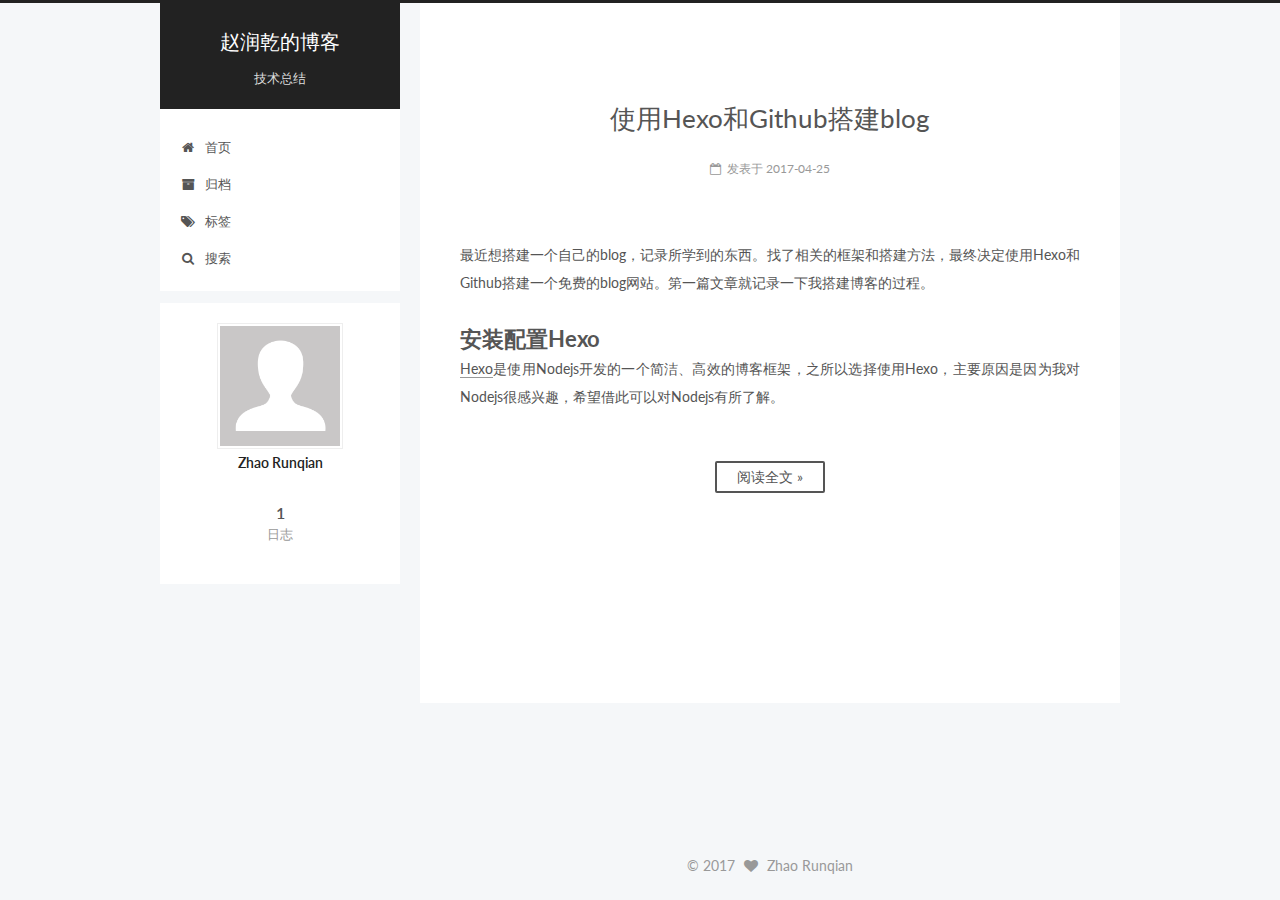
==== commit e62bbcd4: "first blog done" ====
--- a/index.html
+++ b/index.html
@@ -399,135 +399,6 @@
 
 
     
-      
-
-  
-
-  
-  
-  
-
-  <article class="post post-type-normal " itemscope itemtype="http://schema.org/Article">
-    <link itemprop="mainEntityOfPage" href="https://summer1990.github.io/2017/04/20/hello-world/">
-
-    <span hidden itemprop="author" itemscope itemtype="http://schema.org/Person">
-      <meta itemprop="name" content="Zhao Runqian">
-      <meta itemprop="description" content="">
-      <meta itemprop="image" content="/images/avatar.gif">
-    </span>
-
-    <span hidden itemprop="publisher" itemscope itemtype="http://schema.org/Organization">
-      <meta itemprop="name" content="赵润乾的博客">
-    </span>
-
-    
-      <header class="post-header">
-
-        
-        
-          <h2 class="post-title" itemprop="name headline">
-            
-            
-              
-                
-                <a class="post-title-link" href="/2017/04/20/hello-world/" itemprop="url">
-                  Hello World
-                </a>
-              
-            
-          </h2>
-        
-
-        <div class="post-meta">
-          <span class="post-time">
-            
-              <span class="post-meta-item-icon">
-                <i class="fa fa-calendar-o"></i>
-              </span>
-              
-                <span class="post-meta-item-text">发表于</span>
-              
-              <time title="创建于" itemprop="dateCreated datePublished" datetime="2017-04-20T08:33:36+08:00">
-                2017-04-20
-              </time>
-            
-
-            
-
-            
-          </span>
-
-          
-
-          
-            
-          
-
-          
-          
-
-          
-
-          
-
-          
-
-        </div>
-      </header>
-    
-
-
-    <div class="post-body" itemprop="articleBody">
-
-      
-      
-
-      
-        
-          
-            <p>Welcome to <a href="https://hexo.io/" target="_blank" rel="external">Hexo</a>! This is your very first post. Check <a href="https://hexo.io/docs/" target="_blank" rel="external">documentation</a> for more info. If you get any problems when using Hexo, you can find the answer in <a href="https://hexo.io/docs/troubleshooting.html" target="_blank" rel="external">troubleshooting</a> or you can ask me on <a href="https://github.com/hexojs/hexo/issues" target="_blank" rel="external">GitHub</a>.</p>
-<h2 id="Quick-Start"><a href="#Quick-Start" class="headerlink" title="Quick Start"></a>Quick Start</h2><h3 id="Create-a-new-post"><a href="#Create-a-new-post" class="headerlink" title="Create a new post"></a>Create a new post</h3><figure class="highlight bash"><table><tr><td class="gutter"><pre><div class="line">1</div></pre></td><td class="code"><pre><div class="line">$ hexo new <span class="string">"My New Post"</span></div></pre></td></tr></table></figure>
-<p>More info: <a href="https://hexo.io/docs/writing.html" target="_blank" rel="external">Writing</a></p>
-<h3 id="Run-server"><a href="#Run-server" class="headerlink" title="Run server"></a>Run server</h3><figure class="highlight bash"><table><tr><td class="gutter"><pre><div class="line">1</div></pre></td><td class="code"><pre><div class="line">$ hexo server</div></pre></td></tr></table></figure>
-<p>More info: <a href="https://hexo.io/docs/server.html" target="_blank" rel="external">Server</a></p>
-<h3 id="Generate-static-files"><a href="#Generate-static-files" class="headerlink" title="Generate static files"></a>Generate static files</h3><figure class="highlight bash"><table><tr><td class="gutter"><pre><div class="line">1</div></pre></td><td class="code"><pre><div class="line">$ hexo generate</div></pre></td></tr></table></figure>
-<p>More info: <a href="https://hexo.io/docs/generating.html" target="_blank" rel="external">Generating</a></p>
-<h3 id="Deploy-to-remote-sites"><a href="#Deploy-to-remote-sites" class="headerlink" title="Deploy to remote sites"></a>Deploy to remote sites</h3><figure class="highlight bash"><table><tr><td class="gutter"><pre><div class="line">1</div></pre></td><td class="code"><pre><div class="line">$ hexo deploy</div></pre></td></tr></table></figure>
-<p>More info: <a href="https://hexo.io/docs/deployment.html" target="_blank" rel="external">Deployment</a></p>
-
-          
-        
-      
-    </div>
-
-    <div>
-      
-    </div>
-
-    <div>
-      
-    </div>
-
-    <div>
-      
-    </div>
-
-    <footer class="post-footer">
-      
-
-      
-
-      
-
-      
-      
-        <div class="post-eof"></div>
-      
-    </footer>
-  </article>
-
-
-    
   </section>
 
   
@@ -573,7 +444,7 @@
           
             <div class="site-state-item site-state-posts">
               <a href="/archives">
-                <span class="site-state-item-count">2</span>
+                <span class="site-state-item-count">1</span>
                 <span class="site-state-item-name">日志</span>
               </a>
             </div>
--- a/css/main.css
+++ b/css/main.css
@@ -1685,7 +1685,7 @@
   width: 4px;
   height: 4px;
   border-radius: 50%;
-  background: #581cff;
+  background: #8c1446;
 }
 .links-of-blogroll {
   font-size: 13px;
